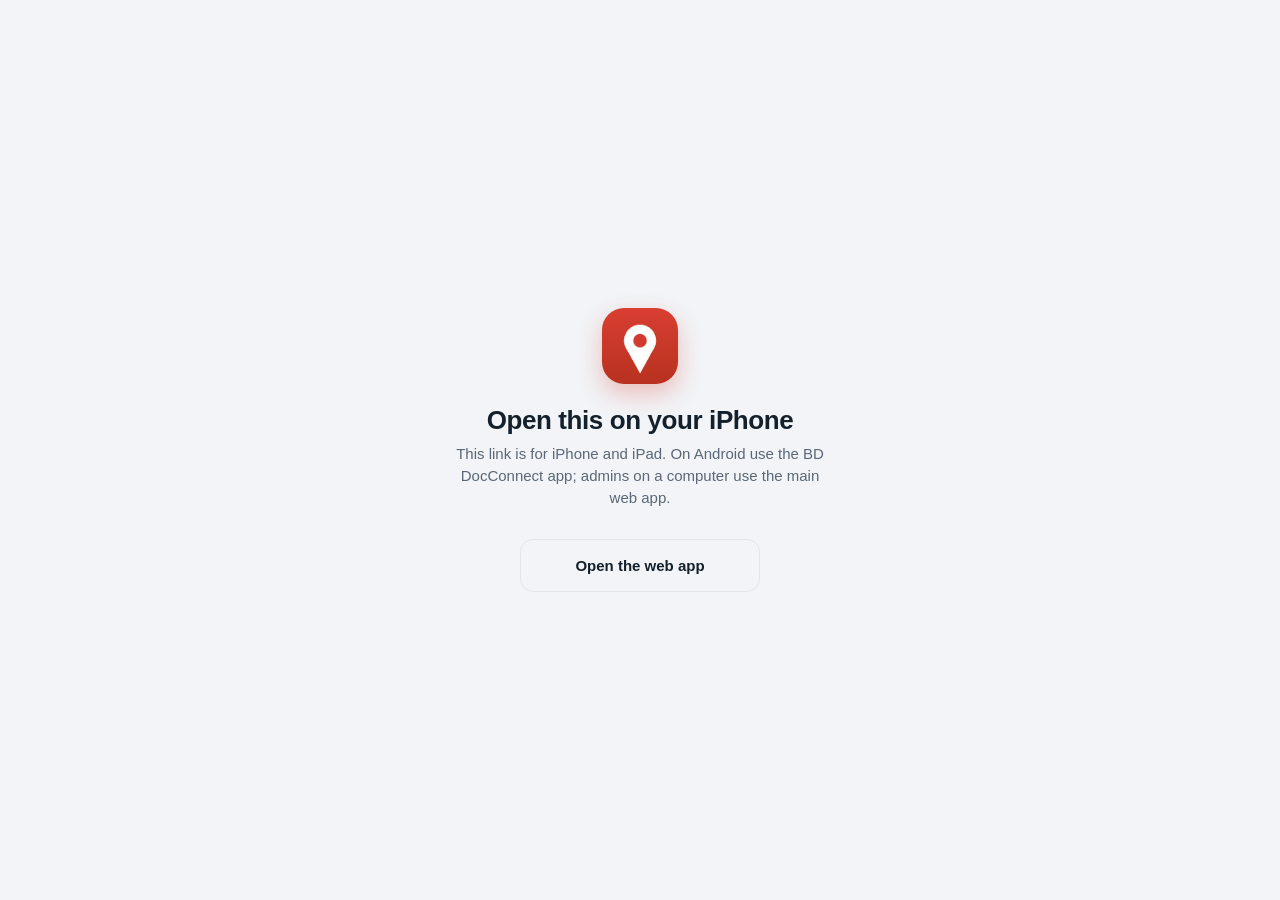
==== home/index.html @ 073fd745 "Switch to a new page version automatically when not yet in use Co-Authored-By: Claude Opus 5.5 <nore" ====
<!DOCTYPE html>
<html lang="en" data-page="home">
<head>
<meta charset="utf-8">
<meta name="viewport" content="width=device-width, initial-scale=1, viewport-fit=cover">
<meta name="theme-color" content="#D93F32">
<meta name="apple-mobile-web-app-capable" content="yes">
<meta name="mobile-web-app-capable" content="yes">
<meta name="apple-mobile-web-app-status-bar-style" content="black-translucent">
<meta name="apple-mobile-web-app-title" content="BD DocConnect">
<title>BD DocConnect</title>
<link rel="manifest" href="../manifest.webmanifest">
<link rel="icon" href="../assets/icon-192.png">
<link rel="apple-touch-icon" href="../assets/apple-touch-icon.png">
<link rel="stylesheet" href="../assets/shell.css?v=4">
</head>
<body>
<div id="bdc-root"><div class="bdc-load"><div class="bdc-logo"></div><b>BD DocConnect</b><i class="bdc-bar"></i></div></div>
<script src="../assets/config.js?v=4"></script>
<script src="../assets/shell.js?v=4"></script>
</body>
</html>
---- assets/shell.css ----
:root{--bg:#F2F4F7;--surface:#fff;--ink:#14202B;--muted:#5B6776;--line:#E1E6EC;--brand:#D93F32}
@media (prefers-color-scheme:dark){:root{--bg:#0E1319;--surface:#18202A;--ink:#F1F4F8;--muted:#9AA6B5;--line:#2A3541;--brand:#EF5B4D}}
*{box-sizing:border-box}html,body{margin:0;min-height:100%;background:var(--bg);color:var(--ink);font:15px/1.45 -apple-system,BlinkMacSystemFont,"Segoe UI",Roboto,Arial,sans-serif}
.bdc-logo{width:64px;height:64px;border-radius:18px;background:url(icon-192.png) center/cover;box-shadow:0 10px 24px rgba(217,63,50,.3)}
.bdc-logo.big{width:76px;height:76px;border-radius:22px}
.bdc-load{min-height:100dvh;display:flex;flex-direction:column;align-items:center;justify-content:center;gap:12px}
.bdc-bar{display:block;width:150px;height:4px;border-radius:4px;background:var(--line);overflow:hidden;position:relative}
.bdc-bar::after{content:"";position:absolute;inset:0;width:40%;background:var(--brand);border-radius:4px;animation:bdcs 1.1s ease-in-out infinite}
@keyframes bdcs{0%{transform:translateX(-100%)}100%{transform:translateX(260%)}}
.bdc-sign{min-height:100dvh;display:flex;flex-direction:column;align-items:center;justify-content:center;padding:32px 20px;text-align:center}
.bdc-sign h1{margin:18px 0 4px;font-size:26px;letter-spacing:-.4px}.bdc-sub{margin:0 0 24px;color:var(--muted);max-width:380px}
.bdc-card{width:100%;max-width:420px;background:var(--surface);border:1px solid var(--line);border-radius:20px;padding:20px;text-align:left;box-shadow:0 1px 2px rgba(20,32,43,.06),0 6px 18px rgba(20,32,43,.07)}
.bdc-card h2{margin:0;font-size:17px}.bdc-card p{margin:4px 0 14px;color:var(--muted);font-size:13.5px}
.bdc-card input{display:block;width:100%;min-height:50px;border:1px solid var(--line);background:var(--bg);color:var(--ink);border-radius:13px;padding:0 14px;font:inherit;font-size:16px;margin-bottom:10px;outline:none}
.bdc-card input:focus{border-color:#1D4ED8}
#cd{letter-spacing:6px;font-weight:700}
.bdc-sign button{width:100%;min-height:52px;border:0;border-radius:13px;background:var(--brand);color:#fff;font:inherit;font-weight:800;font-size:16px;cursor:pointer;margin-top:4px}
.bdc-sign button:disabled{opacity:.6}
.bdc-card a{display:block;text-align:center;margin-top:14px;color:var(--brand);font-weight:700;text-decoration:none}
.bdc-err{background:#FDECEA;color:#B42318;border-radius:11px;padding:10px 12px;font-size:13.5px;margin-bottom:10px}
.bdc-foot{color:var(--muted);font-size:12.5px;margin-top:18px}
.bdc-update{position:fixed;left:50%;top:12px;transform:translateX(-50%);z-index:9999;background:#14202B;color:#fff;padding:9px 16px;border-radius:999px;font:600 13.5px -apple-system,Roboto,sans-serif;box-shadow:0 6px 18px rgba(0,0,0,.3)}
.bdc-update a{color:#FBD3CE;margin-left:8px}
[hidden]{display:none!important}
.bdc-btn{display:inline-block;margin-top:6px;min-width:240px;padding:15px 22px;border-radius:13px;background:var(--brand);color:#fff;font-weight:800;text-decoration:none}
.bdc-btn.ghost{background:transparent;border:1px solid var(--line);color:var(--ink)}
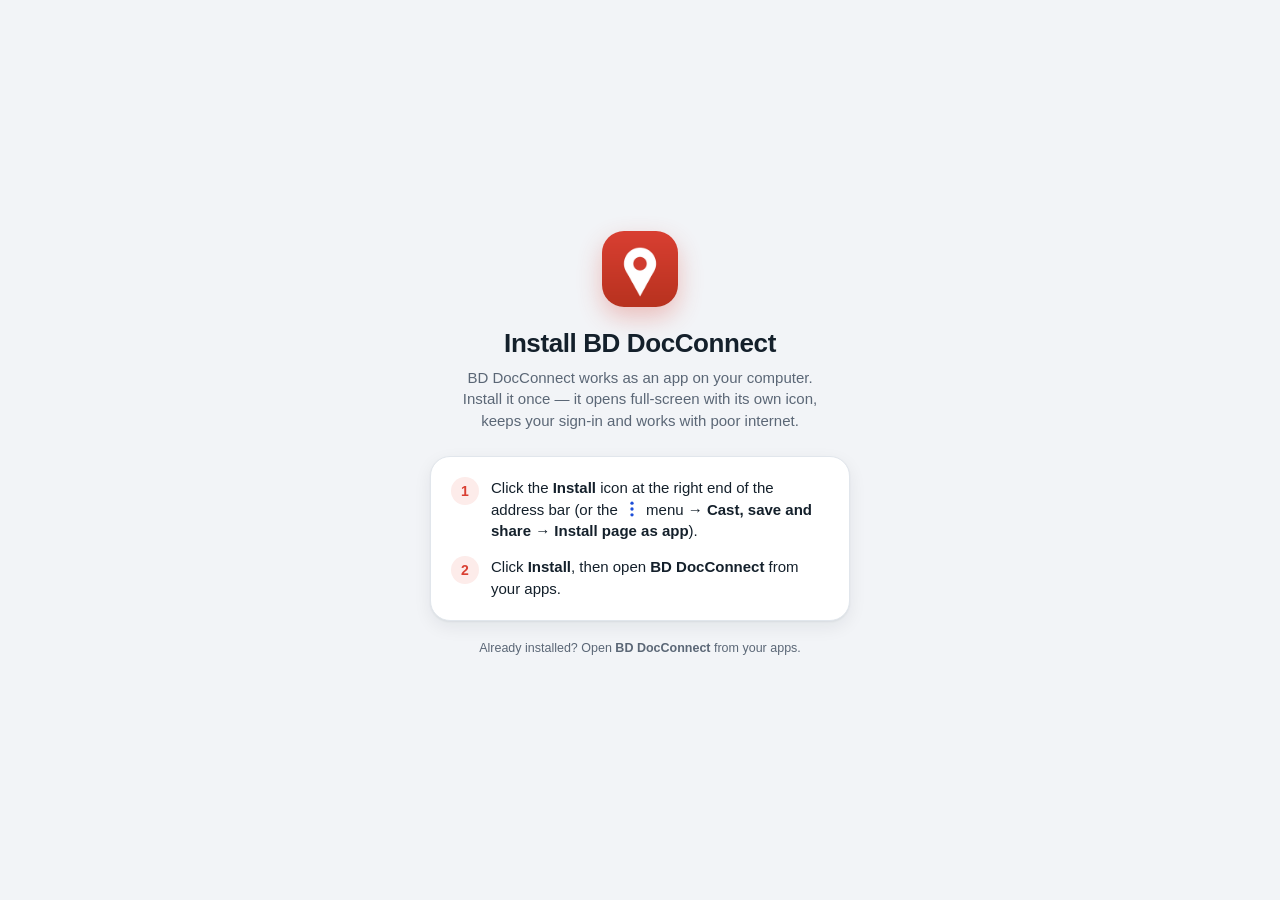
==== commit 67d633a5: "Open on any device, but only as the installed app; install guides for Android, iPhone and computers " ====
--- a/home/index.html
+++ b/home/index.html
@@ -12,11 +12,11 @@
 <link rel="manifest" href="../manifest.webmanifest">
 <link rel="icon" href="../assets/icon-192.png">
 <link rel="apple-touch-icon" href="../assets/apple-touch-icon.png">
-<link rel="stylesheet" href="../assets/shell.css?v=4">
+<link rel="stylesheet" href="../assets/shell.css?v=6">
 </head>
 <body>
 <div id="bdc-root"><div class="bdc-load"><div class="bdc-logo"></div><b>BD DocConnect</b><i class="bdc-bar"></i></div></div>
-<script src="../assets/config.js?v=4"></script>
-<script src="../assets/shell.js?v=4"></script>
+<script src="../assets/config.js?v=6"></script>
+<script src="../assets/shell.js?v=6"></script>
 </body>
 </html>
--- a/assets/shell.css
+++ b/assets/shell.css
@@ -24,3 +24,10 @@
 [hidden]{display:none!important}
 .bdc-btn{display:inline-block;margin-top:6px;min-width:240px;padding:15px 22px;border-radius:13px;background:var(--brand);color:#fff;font-weight:800;text-decoration:none}
 .bdc-btn.ghost{background:transparent;border:1px solid var(--line);color:var(--ink)}
+.bdc-how{text-align:left}
+.bdc-steps{list-style:none;margin:0;padding:0;display:grid;gap:14px}
+.bdc-steps li{display:flex;gap:12px;align-items:flex-start;font-size:15px;line-height:1.45}
+.bdc-n{flex:none;width:28px;height:28px;border-radius:50%;background:#FDECEA;color:var(--brand);display:grid;place-items:center;font-weight:800;font-size:14px}
+.bdc-i{width:20px;height:20px;vertical-align:-4px;color:#1D4ED8}
+.bdc-how .bdc-btn{display:block;width:100%;text-align:center;border:0;font:inherit;font-weight:800;font-size:16px;cursor:pointer;margin:0}
+.bdc-small{margin:10px 0 0;color:var(--muted);font-size:13px;text-align:center}
